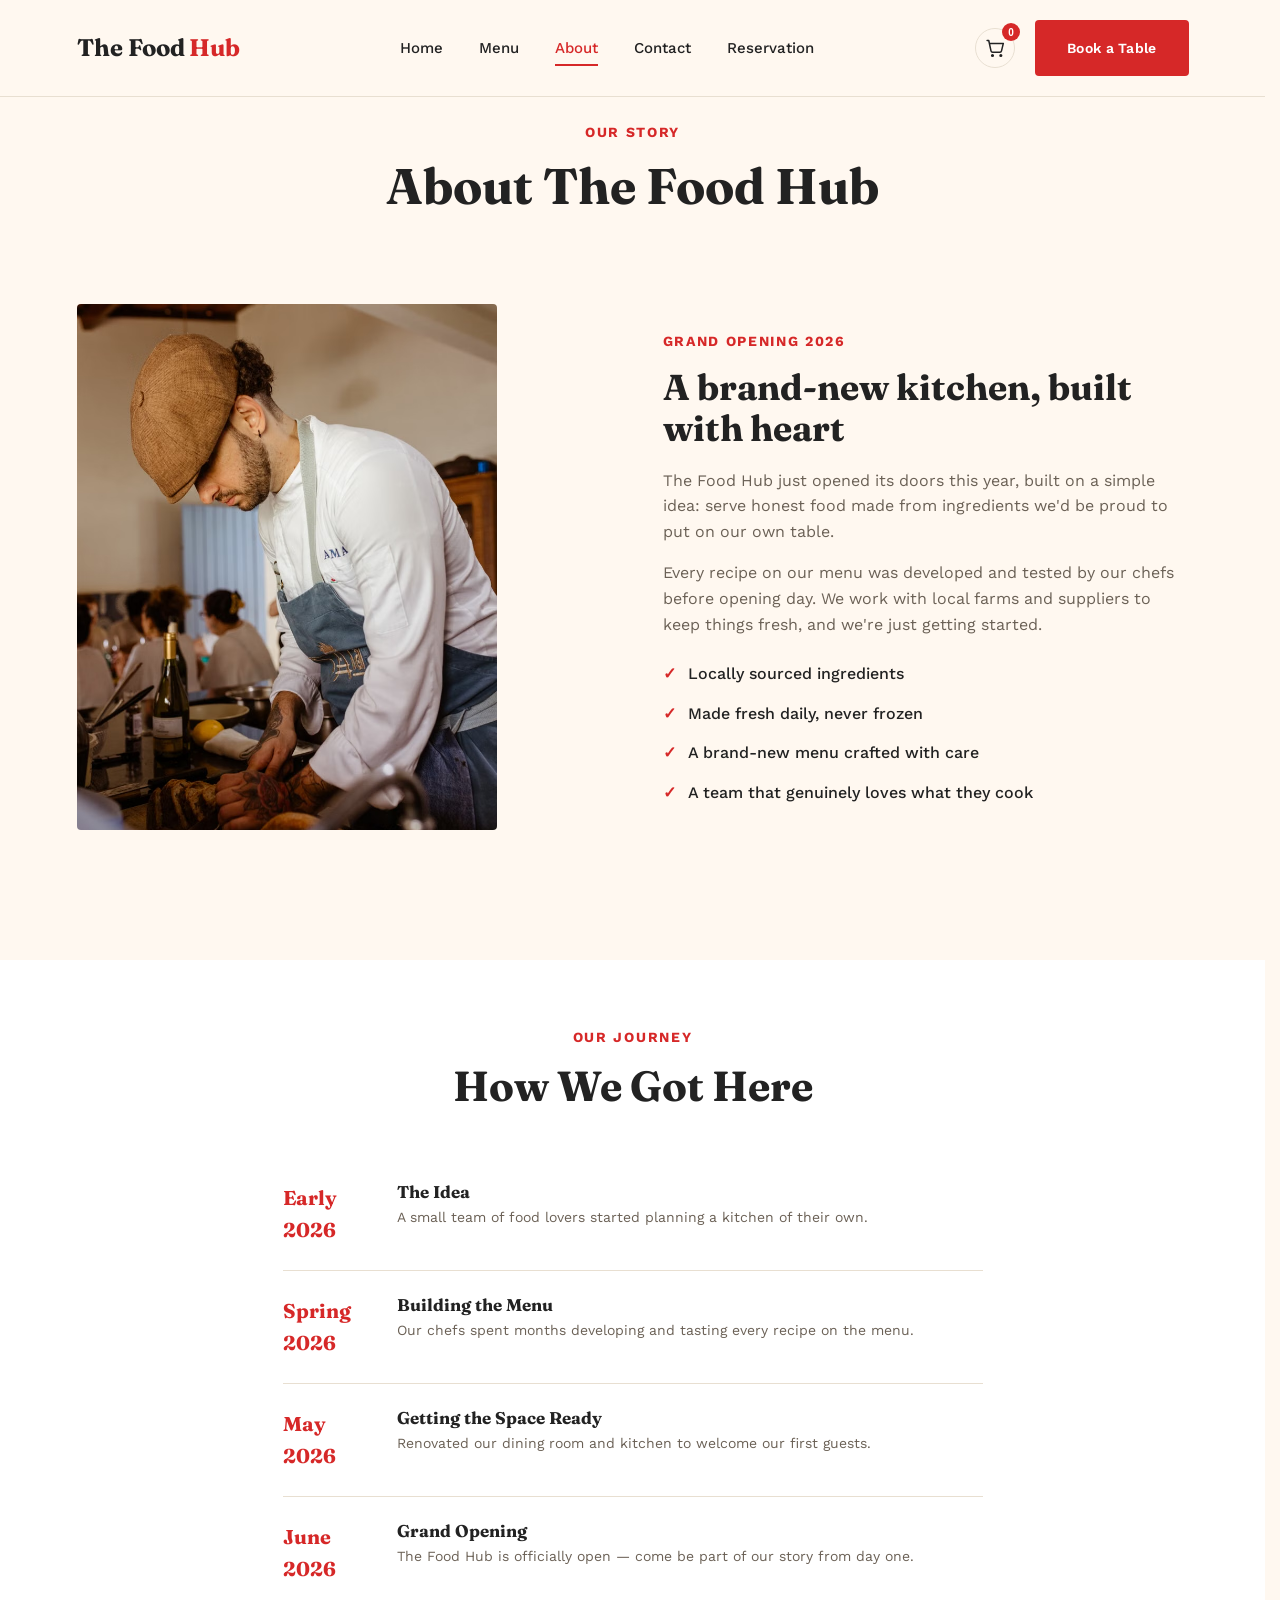
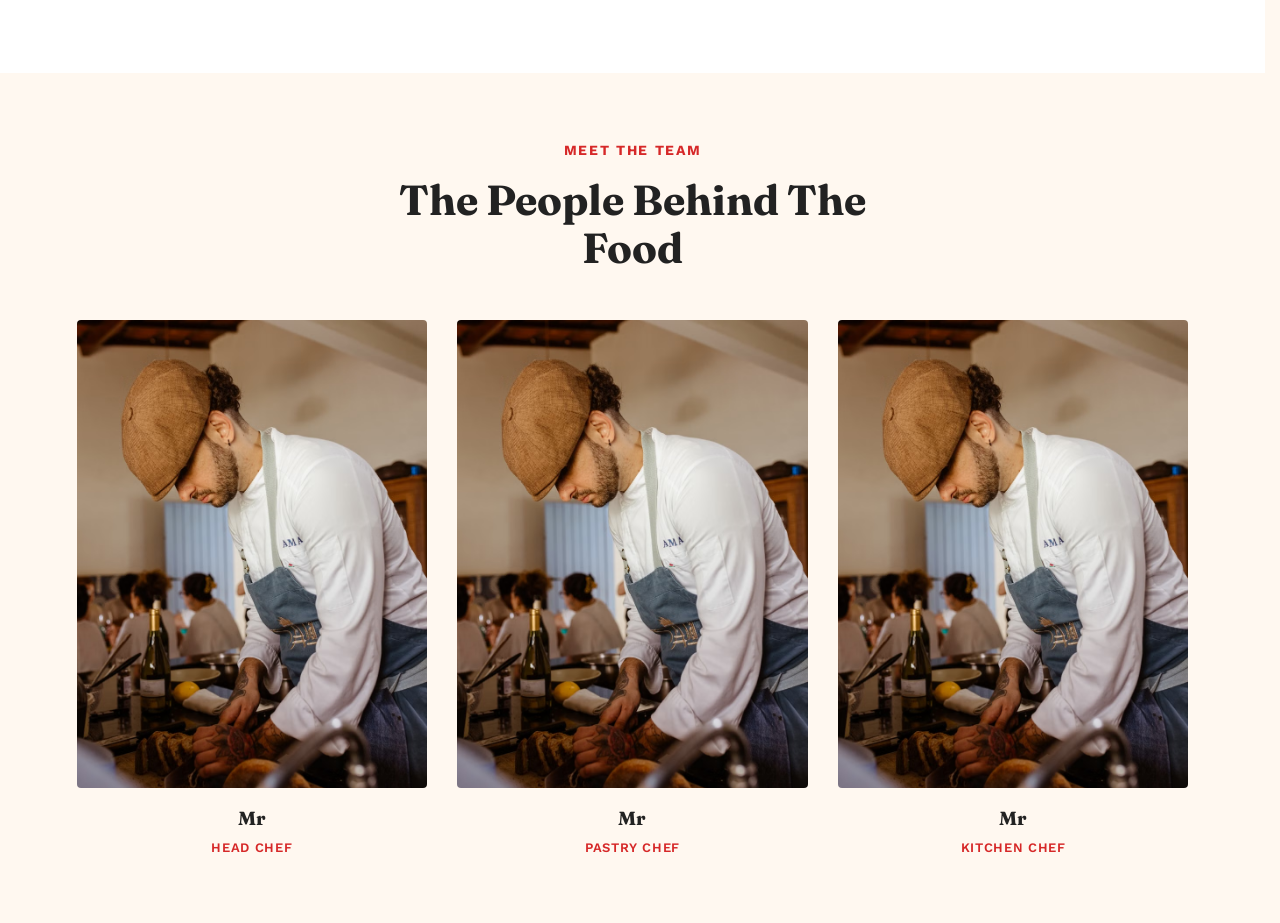
==== html/about.html @ 3704a396 "Add about, contact, menu, and reservation pages" ====
<!DOCTYPE html>
<html lang="en">
<head>
  <meta charset="UTF-8">
  <meta name="viewport" content="width=device-width, initial-scale=1.0">
  <title>About - TheFoodHub</title>
  <link rel="stylesheet" href="../css/style.css">
  <link rel="icon" href="../images/logo-website.png" type="image/png" sizes="32x32">
</head>
<body>

<header class="navbar">
  <div class="navbar-inner">
    <a href="../index.html" class="logo">The Food<span>Hub</span></a>
    <nav class="nav-links">
      <a href="../index.html">Home</a>
      <a href="menu.html">Menu</a>
      <a href="about.html" class="active">About</a>
      <a href="contact.html">Contact</a>
      <a href="reservation.html">Reservation</a>
    </nav>
    <div class="nav-actions">
      <button class="cart-btn" aria-label="View order">
        <svg width="20" height="20" viewBox="0 0 24 24" fill="none" stroke="currentColor" stroke-width="1.8" stroke-linecap="round" stroke-linejoin="round"><circle cx="9" cy="21" r="1"/><circle cx="19" cy="21" r="1"/><path d="M2.5 3h2l2.68 12.39a2 2 0 0 0 2 1.61h8.64a2 2 0 0 0 2-1.61L22 6.5H6"/></svg>
        <span class="cart-badge">0</span>
      </button>
      <a href="reservation.html" class="btn btn-primary">Book a Table</a>
      <button class="hamburger" aria-label="Menu"><span></span><span></span><span></span></button>
    </div>
  </div>
</header>

<section class="page-hero">
  <div class="container">
    <span class="eyebrow">Our Story</span>
    <h1>About The Food Hub</h1>
  </div>
</section>

<section>
  <div class="container about-split">
    <div class="about-img">
      <img src="../images/head-chef.png" alt="Chef preparing food in The Food Hub kitchen" class="dish-photo" onerror="this.style.display='none'; this.nextElementSibling.style.display='flex';">
      <div class="food-visual" style="display:none;"><span>🍽️</span></div>
    </div>
    <div class="about-copy">
      <span class="eyebrow">Grand Opening 2026</span>
      <h2>A brand-new kitchen, built with heart</h2>
      <p>The Food Hub just opened its doors this year, built on a simple idea: serve honest food made from ingredients we'd be proud to put on our own table.</p>
      <p>Every recipe on our menu was developed and tested by our chefs before opening day. We work with local farms and suppliers to keep things fresh, and we're just getting started.</p>
      <ul class="about-list">
        <li>Locally sourced ingredients</li>
        <li>Made fresh daily, never frozen</li>
        <li>A brand-new menu crafted with care</li>
        <li>A team that genuinely loves what they cook</li>
      </ul>
    </div>
  </div>
</section>

<section class="why">
  <div class="container">
    <div class="section-head">
      <span class="eyebrow">Our Journey</span>
      <h2>How We Got Here</h2>
    </div>
    <div class="timeline">

      <div class="timeline-item">
        <strong>Early 2026</strong>
        <div>
          <h4>The Idea</h4>
          <p>A small team of food lovers started planning a kitchen of their own.</p>
        </div>
      </div>

      <div class="timeline-item">
        <strong>Spring 2026</strong>
        <div>
          <h4>Building the Menu</h4>
          <p>Our chefs spent months developing and tasting every recipe on the menu.</p>
        </div>
      </div>

      <div class="timeline-item">
        <strong>May 2026</strong>
        <div>
          <h4>Getting the Space Ready</h4>
          <p>Renovated our dining room and kitchen to welcome our first guests.</p>
        </div>
      </div>

      <div class="timeline-item">
        <strong>June 2026</strong>
        <div>
          <h4>Grand Opening</h4>
          <p>The Food Hub is officially open — come be part of our story from day one.</p>
        </div>
      </div>

    </div>
  </div>
</section>

<section class="chefs">
  <div class="container">

    <div class="section-head">
      <span class="eyebrow">Meet The Team</span>
      <h2>The People Behind The Food</h2>
    </div>

    <div class="chef-grid">
      <div class="chef-card">
        <div class="chef-photo chef-photo--1"><img src="../images/head-chef.png" alt="John Miller, Head Chef" class="dish-photo" onerror="this.style.display='none'; this.nextElementSibling.style.display='flex';"><div class="food-visual" style="display:none;"><span>👨‍🍳</span></div></div>
        <h4>Mr</h4>
        <span>Head Chef</span>
      </div>

      <div class="chef-card">
        <div class="chef-photo chef-photo--2"><img src="../images/head-chef.png" alt="David Lee, Pastry Chef" class="dish-photo" onerror="this.style.display='none'; this.nextElementSibling.style.display='flex';"><div class="food-visual" style="display:none;"><span>🧁</span></div></div>
        <h4>Mr</h4>
        <span>Pastry Chef</span>
      </div>

      <div class="chef-card">
        <div class="chef-photo chef-photo--3"><img src="../images/head-chef.png" alt="Kitchen team preparing dough" class="dish-photo" onerror="this.style.display='none'; this.nextElementSibling.style.display='flex';"><div class="food-visual" style="display:none;"><span>👩‍🍳</span></div></div>
        <h4>Mr</h4>
        <span>Kitchen Chef</span>
      </div>
      
    </div>
  </div>
</section>
</body>
</html>
---- css/style.css ----
/* ============================================
   THE FOOD HUB — Main Stylesheet
   ============================================ */

@import url('https://fonts.googleapis.com/css2?family=Fraunces:ital,opsz,wght@0,9..144,400;0,9..144,600;0,9..144,700;0,9..144,900;1,9..144,500&family=Work+Sans:wght@400;500;600;700&display=swap');

:root {
  /* Color tokens */
  --primary: #D62828;
  --primary-dark: #A81E1E;
  --secondary: #F4A261;
  --dark: #222222;
  --bg: #FFF8F0;
  --white: #FFFFFF;
  --line: #E8DFD1;
  --text-muted: #6b6156;

  /* Type tokens */
  --font-display: 'Fraunces', serif;
  --font-body: 'Work Sans', sans-serif;

  /* Layout */
  --container: 1160px;
  --radius: 4px;
  --shadow: 0 10px 30px rgba(34, 20, 10, 0.08);
}

* { box-sizing: border-box; margin: 0; padding: 0; }

html {
  scroll-behavior: smooth;
  scrollbar-gutter: stable; /* keeps navbar/content width identical whether a page is tall (has a scrollbar) or short (doesn't) */
  overflow-y: scroll; /* fallback for browsers without scrollbar-gutter support */
  overflow-x: hidden; /* lives here, not on <body> — overflow on <body> breaks position:sticky for children like the navbar */
}

body {
  font-family: var(--font-body);
  background: var(--bg);
  color: var(--dark);
  line-height: 1.6;
}

img { max-width: 100%; display: block; }
a { text-decoration: none; color: inherit; }
ul { list-style: none; }

.container {
  max-width: var(--container);
  margin: 0 auto;
  padding: 0 24px;
}

h1, h2, h3, h4 {
  font-family: var(--font-display);
  font-weight: 700;
  line-height: 1.15;
}

.eyebrow {
  display: inline-flex;
  align-items: center;
  gap: 8px;
  font-family: var(--font-body);
  font-size: 14px;
  font-weight: 700;
  letter-spacing: 0.12em;
  text-transform: uppercase;
  color: var(--primary);
  margin-bottom: 14px;
}

.section-head {
  text-align: center;
  max-width: 560px;
  margin: 0 auto 48px;
}
.section-head h2 {
  font-size: clamp(28px, 4vw, 42px);
  margin-bottom: 12px;
}
.section-head p { color: var(--text-muted); font-size: 16px; }

section { padding: 64px 0; }
/* the sub-page hero already has its own bottom padding — don't stack another
   full section gap right under the title, or it creates a huge empty band */
.page-hero + section { padding-top: 0; }

.btn {
  display: inline-flex;
  align-items: center;
  gap: 8px;
  font-family: var(--font-body);
  font-weight: 600;
  font-size: 14px;
  letter-spacing: 0.02em;
  padding: 15px 30px;
  border-radius: var(--radius);
  border: 2px solid transparent;
  cursor: pointer;
  transition: all 0.25s ease;
}
.btn-primary {
  background: var(--primary);
  color: var(--white);
}
.btn-primary:hover { background: var(--primary-dark); transform: translateY(-2px); box-shadow: 0 8px 20px rgba(214,40,40,0.3); }
.btn-outline {
  background: transparent;
  border-color: var(--dark);
  color: var(--dark);
}
.btn-outline:hover { background: var(--dark); color: var(--white); }
.btn-block { width: 100%; justify-content: center; }

/* ============ NAVBAR ============ */
.navbar {
  position: sticky;
  top: 0;
  z-index: 999;
  background: rgba(255, 248, 240, 0.92);
  backdrop-filter: blur(8px);
  border-bottom: 1px solid var(--line);
  transition: box-shadow 0.3s ease, padding 0.3s ease;
}
.navbar.scrolled { box-shadow: 0 4px 20px rgba(0,0,0,0.06); }
.navbar-inner {
  display: flex;
  align-items: center;
  justify-content: space-between;
  padding: 20px 24px;
  max-width: var(--container);
  margin: 0 auto;
  transition: padding 0.3s ease;
}
.navbar.scrolled .navbar-inner { padding: 14px 24px; }

.logo {
  font-family: var(--font-display);
  font-weight: 700;
  font-size: 24px;
  display: flex;
  align-items: baseline;
  gap: 4px;
}
.logo span { color: var(--primary); }

.nav-links {
  display: flex;
  gap: 36px;
}
.nav-links a {
  font-size: 15px;
  font-weight: 500;
  position: relative;
  padding: 4px 0;
}
.nav-links a::after {
  content: "";
  position: absolute;
  left: 0; bottom: -2px;
  width: 0; height: 2px;
  background: var(--primary);
  transition: width 0.25s ease;
}
.nav-links a:hover::after,
.nav-links a.active::after { width: 100%; }
.nav-links a.active { color: var(--primary); }

.nav-actions { display: flex; align-items: center; gap: 20px; }

.cart-btn {
  position: relative;
  display: flex;
  align-items: center;
  justify-content: center;
  width: 40px;
  height: 40px;
  background: transparent;
  border: 1px solid var(--line);
  border-radius: 50%;
  cursor: pointer;
  color: var(--dark);
  transition: border-color 0.2s ease, color 0.2s ease;
}
.cart-btn svg { display: block; }
.cart-btn:hover { border-color: var(--primary); color: var(--primary); }
.cart-badge {
  position: absolute;
  top: -6px;
  right: -6px;
  background: var(--primary);
  color: var(--white);
  font-size: 10px;
  font-weight: 700;
  min-width: 18px;
  height: 18px;
  border-radius: 50%;
  display: flex;
  align-items: center;
  justify-content: center;
  padding: 0 4px;
}

/* ============ TOAST ============ */
.toast-stack {
  position: fixed;
  top: 90px;
  right: 24px;
  display: flex;
  flex-direction: column;
  gap: 10px;
  z-index: 1200;
}
.toast {
  background: var(--dark);
  color: var(--white);
  padding: 14px 20px;
  border-radius: var(--radius);
  font-size: 14px;
  font-weight: 500;
  box-shadow: var(--shadow);
  display: flex;
  align-items: center;
  gap: 10px;
  opacity: 0;
  transform: translateX(20px);
  transition: all 0.3s ease;
  max-width: 300px;
}
.toast.show { opacity: 1; transform: translateX(0); }
.toast strong { color: var(--secondary); }

/* ============ CART DRAWER ============ */
.cart-overlay {
  position: fixed;
  inset: 0;
  background: rgba(20, 14, 8, 0.45);
  z-index: 1300;
  opacity: 0;
  visibility: hidden;
  transition: opacity 0.3s ease;
}
.cart-overlay.open { opacity: 1; visibility: visible; }

.cart-drawer {
  position: fixed;
  top: 0;
  right: 0;
  height: 100%;
  width: 440px;
  max-width: 100%;
  background: var(--white);
  z-index: 1301;
  transform: translateX(100%);
  transition: transform 0.35s ease;
  display: flex;
  flex-direction: column;
  box-shadow: -12px 0 40px rgba(0,0,0,0.15);
}
.cart-drawer.open { transform: translateX(0); }

.cart-drawer-header {
  display: flex;
  align-items: center;
  justify-content: space-between;
  padding: 24px 28px;
  border-bottom: 1px solid var(--line);
  flex-shrink: 0;
}
.cart-drawer-header h3 {
  font-size: 22px;
}
.cart-close {
  background: none;
  border: none;
  font-size: 22px;
  cursor: pointer;
  color: var(--text-muted);
  line-height: 1;
  padding: 4px;
}
.cart-close:hover { color: var(--primary); }

.cart-drawer-body {
  flex: 1;
  overflow-y: auto;
  padding: 8px 28px;
}

.cart-empty {
  text-align: center;
  padding: 60px 20px;
  color: var(--text-muted);
}
.cart-empty span { display: flex; justify-content: center; margin-bottom: 14px; color: var(--text-muted); opacity: 0.5; }

.cart-item {
  display: flex;
  align-items: center;
  justify-content: space-between;
  gap: 14px;
  padding: 20px 0;
  border-bottom: 1px solid var(--line);
}
.cart-item-info h4 { font-size: 16px; margin-bottom: 4px; }
.cart-item-info span { font-size: 13px; color: var(--text-muted); }

.qty-control {
  display: flex;
  align-items: center;
  gap: 10px;
  flex-shrink: 0;
}
.qty-btn {
  width: 28px; height: 28px;
  border-radius: 50%;
  border: 1px solid var(--line);
  background: var(--white);
  cursor: pointer;
  font-size: 14px;
  display: flex;
  align-items: center;
  justify-content: center;
  transition: border-color 0.2s;
}
.qty-btn:hover { border-color: var(--primary); color: var(--primary); }
.qty-value { min-width: 18px; text-align: center; font-weight: 600; }

.remove-link {
  font-size: 13px;
  color: var(--primary);
  cursor: pointer;
  flex-shrink: 0;
  background: none;
  border: none;
  font-family: var(--font-body);
}
.remove-link:hover { text-decoration: underline; }

.cart-summary {
  padding: 20px 28px 4px;
  border-top: 1px solid var(--line);
  flex-shrink: 0;
}
.cart-summary-row {
  display: flex;
  justify-content: space-between;
  font-size: 14px;
  color: var(--text-muted);
  padding: 6px 0;
}
.cart-summary-row.total {
  font-size: 17px;
  font-weight: 700;
  color: var(--dark);
  padding-top: 12px;
  border-top: 1px solid var(--line);
  margin-top: 6px;
}

.cart-drawer-footer {
  padding: 20px 28px 28px;
  flex-shrink: 0;
}

/* ---- Invoice view ---- */
.invoice-box {
  border: 1px solid var(--line);
  border-radius: var(--radius);
  padding: 24px;
  margin: 20px 28px 0;
}
.invoice-row {
  display: flex;
  justify-content: space-between;
  font-size: 14px;
  padding: 5px 0;
}
.invoice-row.head { font-weight: 700; }
.invoice-divider { border-top: 1px dashed var(--line); margin: 12px 0; }
.invoice-actions { padding: 24px 28px 28px; display: flex; flex-direction: column; gap: 12px; }

/* ---- Confirmation view ---- */
.order-confirm {
  text-align: center;
  padding: 60px 28px;
}
.confirm-icon {
  width: 68px; height: 68px;
  border-radius: 50%;
  background: #2e7d32;
  color: var(--white);
  font-size: 30px;
  display: flex;
  align-items: center;
  justify-content: center;
  margin: 0 auto 22px;
}
.order-confirm h3 { font-size: 24px; margin-bottom: 10px; }
.order-confirm p { color: var(--text-muted); font-size: 15px; }

.hamburger {
  display: none;
  flex-direction: column;
  gap: 5px;
  cursor: pointer;
  background: none;
  border: none;
}
.hamburger span { width: 24px; height: 2px; background: var(--dark); transition: 0.3s; }

/* ============ HERO ============ */
.hero {
  position: relative;
  padding: 90px 0 60px;
  overflow: hidden;
}
.hero-grid {
  display: grid;
  grid-template-columns: 1.1fr 1fr;
  gap: 40px;
  align-items: center;
}
.hero-eyebrow { color: var(--primary); font-weight: 600; letter-spacing: 0.1em; text-transform: uppercase; font-size: 13px; margin-bottom: 18px; display:block;}
.hero h1 {
  font-size: clamp(38px, 5.5vw, 64px);
  margin-bottom: 20px;
}
.hero h1 em {
  font-style: italic;
  color: var(--primary);
}
.hero-typewriter { min-height: 1.15em; will-change: contents; }
.typewriter-cursor {
  display: inline-block;
  margin-left: 2px;
  color: var(--primary);
  animation: typewriter-blink 0.8s step-end infinite;
}
@keyframes typewriter-blink {
  0%, 100% { opacity: 1; }
  50% { opacity: 0; }
}
.hero p {
  font-size: 17px;
  color: var(--text-muted);
  max-width: 440px;
  margin-bottom: 32px;
}
.hero-actions { display: flex; gap: 16px; flex-wrap: wrap; }

.hero-visual {
  position: relative;
  aspect-ratio: 1/1;
  display: flex;
  align-items: center;
  justify-content: center;
}
.hero-plate {
  width: 88%;
  aspect-ratio: 1/1;
  border-radius: 50%;
  background: var(--white);
  box-shadow: var(--shadow);
  display: flex;
  align-items: center;
  justify-content: center;
  position: relative;
}
.hero-plate .food-visual {
  width: 92%;
  height: 92%;
  border-radius: 50%;
}
.hero-plate .dish-photo {
  width: 92%;
  height: 92%;
  border-radius: 50%;
  object-fit: cover;
}
.hero-plate .food-visual span { font-size: 130px; }
.hero-ring {
  position: absolute;
  inset: -14px;
  border: 2px dashed rgba(214,40,40,0.25);
  border-radius: 50%;
}

.hero-stats {
  display: flex;
  flex-wrap: wrap;
  gap: 24px 36px;
  margin-top: 40px;
  padding-top: 28px;
  border-top: 1px solid var(--line);
}
.hero-stats div strong {
  display: block;
  font-family: var(--font-display);
  font-size: 26px;
  color: var(--primary);
}
.hero-stats div span { font-size: 13px; color: var(--text-muted); }
.stat-star { color: var(--secondary); vertical-align: -3px; }

/* ============ CATEGORIES ============ */
.categories { background: var(--white); }
.cat-grid {
  display: grid;
  grid-template-columns: repeat(4, 1fr);
  gap: 20px;
}
.cat-card {
  text-align: center;
  padding: 28px 12px;
  border: 1px solid var(--line);
  border-radius: var(--radius);
  cursor: pointer;
  transition: all 0.25s ease;
}
.cat-card:hover {
  border-color: var(--primary);
  background: var(--bg);
  transform: translateY(-4px);
}
.cat-icon { font-size: 34px; margin-bottom: 12px; }
.cat-card span { font-weight: 600; font-size: 14px; }

/* ============ MENU FILTER + CARDS ============ */
.filter-bar {
  display: flex;
  justify-content: center;
  gap: 10px;
  flex-wrap: wrap;
  margin-bottom: 44px;
}
.filter-btn {
  padding: 10px 22px;
  border: 1px solid var(--line);
  background: transparent;
  border-radius: 30px;
  font-family: var(--font-body);
  font-weight: 600;
  font-size: 14px;
  cursor: pointer;
  transition: all 0.2s ease;
}
.filter-btn:hover { border-color: var(--primary); }
.filter-btn.active { background: var(--primary); color: var(--white); border-color: var(--primary); }

.menu-grid {
  display: grid;
  grid-template-columns: repeat(3, 1fr);
  gap: 28px;
}
.menu-card {
  background: var(--white);
  border-radius: var(--radius);
  overflow: hidden;
  box-shadow: var(--shadow);
  transition: transform 0.3s ease;
}
.menu-card:hover { transform: translateY(-6px); }
.menu-img { position: relative; aspect-ratio: 4/3; overflow: hidden; background: var(--secondary); }
.menu-card:hover .menu-img .food-visual span { transform: scale(1.12) rotate(-4deg); }
.dish-photo {
  width: 100%;
  height: 100%;
  object-fit: cover;
  display: block;
  transition: transform 0.4s ease;
}
.menu-card:hover .dish-photo { transform: scale(1.08); }
.menu-tag {
  position: absolute;
  top: 12px; left: 12px;
  background: var(--dark);
  color: var(--white);
  font-size: 11px;
  font-weight: 600;
  text-transform: uppercase;
  letter-spacing: 0.05em;
  padding: 5px 10px;
  border-radius: 30px;
}

/* ============ FOOD VISUAL — illustrated placeholders (no external images) ============ */
.food-visual {
  width: 100%;
  height: 100%;
  display: flex;
  align-items: center;
  justify-content: center;
  position: relative;
  overflow: hidden;
}
.food-visual::before {
  content: "";
  position: absolute;
  inset: 0;
  background-image: radial-gradient(rgba(255,255,255,0.35) 1.5px, transparent 1.5px);
  background-size: 18px 18px;
  opacity: 0.5;
}
.food-visual span {
  position: relative;
  font-size: 62px;
  line-height: 1;
  filter: drop-shadow(0 10px 18px rgba(0,0,0,0.18));
  transition: transform 0.4s ease;
}
.food-visual--pizza  { background: radial-gradient(circle at 32% 28%, #ffb37a 0%, var(--primary) 75%); }
.food-visual--burger { background: radial-gradient(circle at 32% 28%, #ffd9a0 0%, #a85c1f 75%); }
.food-visual--pasta  { background: radial-gradient(circle at 32% 28%, #fff1c4 0%, #e0982e 75%); }
.food-visual--drink  { background: radial-gradient(circle at 32% 28%, #b9f3e4 0%, #1f8a75 75%); }
.food-visual--dessert{ background: radial-gradient(circle at 32% 28%, #ffc2d1 0%, #c23662 75%); }
.food-visual .drink-icon {
  position: relative;
  filter: drop-shadow(0 10px 18px rgba(0,0,0,0.18));
  transition: transform 0.4s ease;
}
.menu-card:hover .menu-img .food-visual .drink-icon { transform: scale(1.12) rotate(-4deg); }
.menu-body { padding: 22px; }
.menu-body-top { display: flex; justify-content: space-between; align-items: flex-start; margin-bottom: 8px; }
.menu-body h4 { font-size: 19px; }
.menu-price { font-family: var(--font-display); color: var(--primary); font-size: 19px; font-weight: 700; }
.menu-body p { color: var(--text-muted); font-size: 14px; margin-bottom: 14px; }
.menu-rating { color: var(--secondary); font-size: 13px; margin-bottom: 16px; }
.menu-rating span { color: var(--text-muted); margin-left: 4px; }

/* ============ WHY CHOOSE US ============ */
.why { background: var(--white); }
.why-grid {
  display: grid;
  grid-template-columns: repeat(4, 1fr);
  gap: 30px;
}
.why-card { text-align: center; padding: 20px; }
.why-icon {
  width: 70px; height: 70px;
  border-radius: 50%;
  background: var(--bg);
  display: flex; align-items: center; justify-content: center;
  font-size: 30px;
  margin: 0 auto 20px;
  border: 1px solid var(--line);
}
.why-card h4 { font-size: 17px; margin-bottom: 8px; }
.why-card p { color: var(--text-muted); font-size: 14px; }

/* ============ CHEFS ============ */
.chef-grid {
  display: grid;
  grid-template-columns: repeat(3, 1fr);
  gap: 30px;
}
.chef-card { text-align: center; }
.chef-photo {
  aspect-ratio: 3/4;
  border-radius: var(--radius);
  overflow: hidden;
  margin-bottom: 20px;
  position: relative;
}
.chef-photo .food-visual span { font-size: 92px; }
.chef-photo--1 .food-visual { background: radial-gradient(circle at 32% 26%, #ffd9a0 0%, #7a4a22 75%); }
.chef-photo--2 .food-visual { background: radial-gradient(circle at 32% 26%, #ffc2d1 0%, #8a2b45 75%); }
.chef-photo--3 .food-visual { background: radial-gradient(circle at 32% 26%, #b9e3ff 0%, #2b5a8a 75%); }
.chef-card h4 { font-size: 19px; margin-bottom: 4px; }
.chef-card span { color: var(--primary); font-size: 13px; font-weight: 600; text-transform: uppercase; letter-spacing: 0.05em; }

/* ============ REVIEWS ============ */
.reviews { background: var(--dark); color: var(--white); }
.reviews .section-head p { color: #b8b0a5; }
.reviews .eyebrow { color: var(--secondary); }
.review-track-outer { overflow: hidden; }
.review-track {
  display: flex;
  gap: 24px;
  width: max-content;
  animation: reviews-marquee 38s linear infinite;
}
.review-track:hover { animation-play-state: paused; }
@keyframes reviews-marquee {
  from { transform: translateX(0); }
  to { transform: translateX(-50%); }
}
.review-card {
  scroll-snap-align: start;
  min-width: 340px;
  background: #2c2c2c;
  border-radius: var(--radius);
  padding: 30px;
  border: 1px solid #3a3a3a;
}
.review-stars { color: var(--secondary); margin-bottom: 16px; font-size: 14px; }
.review-card p { font-size: 15px; color: #d8d2c8; margin-bottom: 20px; font-style: italic; }
.review-author { display: flex; align-items: center; gap: 12px; }
.review-avatar {
  width: 42px; height: 42px;
  border-radius: 50%;
  background: var(--primary);
  display: flex; align-items: center; justify-content: center;
  font-family: var(--font-display);
  font-weight: 700;
}
.review-author strong { display: block; font-size: 14px; }
.review-author span { font-size: 12px; color: #a19a8f; }
.review-dots { display: flex; justify-content: center; gap: 8px; margin-top: 24px; }
.review-dots span { width: 8px; height: 8px; border-radius: 50%; background: #4a4a4a; cursor: pointer; }
.review-dots span.active { background: var(--secondary); }

/* ============ RESERVATION CTA (home teaser) ============ */
.cta-strip {
  background: var(--primary);
  color: var(--white);
  padding: 60px 0;
}
.cta-strip .container {
  display: flex;
  align-items: center;
  justify-content: space-between;
  flex-wrap: wrap;
  gap: 24px;
}
.cta-strip h3 { font-size: 28px; }
.cta-strip p { color: #ffe1e1; margin-top: 6px; }
.cta-strip .btn-outline { border-color: var(--white); color: var(--white); }
.cta-strip .btn-outline:hover { background: var(--white); color: var(--primary); }

/* ============ FORMS (Reservation / Contact) ============ */
.form-card {
  background: var(--white);
  border-radius: var(--radius);
  box-shadow: var(--shadow);
  padding: 44px;
}
.form-row { display: grid; grid-template-columns: 1fr 1fr; gap: 20px; margin-bottom: 0px; }
.form-group { margin-bottom: 5px; display: flex; flex-direction: column; gap: 8px; }
.form-group label { font-size: 13px; font-weight: 600; letter-spacing: 0.02em; }
.form-group input,
.form-group select,
.form-group textarea {
  padding: 13px 16px;
  border: 1px solid var(--line);
  border-radius: var(--radius);
  font-family: var(--font-body);
  font-size: 15px;
  background: var(--bg);
  transition: border-color 0.2s ease;
}
.form-group input:focus,
.form-group select:focus,
.form-group textarea:focus {
  outline: none;
  border-color: var(--primary);
}
.form-error {
  font-size: 12px;
  color: var(--primary);
  min-height: 16px;
  display: block;
}
.form-group.invalid input,
.form-group.invalid select,
.form-group.invalid textarea { border-color: var(--primary); }

/* ============ CONTACT INFO CARDS ============ */
.contact-grid {
  display: grid;
  grid-template-columns: 1fr 1fr;
  gap: 50px;
  align-items: start;
}
.info-list { display: flex; flex-direction: column; gap: 24px; margin-bottom: 30px; }
.info-item { display: flex; gap: 18px; align-items: flex-start; }
.info-icon {
  width: 48px; height: 48px;
  border-radius: 50%;
  background: var(--bg);
  border: 1px solid var(--line);
  display: flex; align-items: center; justify-content: center;
  font-size: 20px;
  flex-shrink: 0;
}
.info-item h4 { font-size: 15px; margin-bottom: 4px; }
.info-item p { color: var(--text-muted); font-size: 14px; }
.map-frame {
  width: 100%;
  aspect-ratio: 23.6/10;
  border-radius: var(--radius);
  overflow: hidden;
  border: 1px solid var(--line);
}
.map-frame iframe { width: 100%; height: 100%; border: 0; }

/* ============ ABOUT PAGE ============ */
.page-hero {
  padding: 22px 0 22px;
  text-align: center;
}
.page-hero .eyebrow { justify-content: center; }
.page-hero h1 { font-size: clamp(32px, 5vw, 50px); margin-bottom: 1px; }
.page-hero p { color: var(--text-muted); max-width: 480px; margin: 0 auto; }

.about-split {
  display: grid;
  grid-template-columns: 1fr 1fr;
  gap: 60px;
  align-items: center;
}
.about-img {
  aspect-ratio: 4/5;
  border-radius: var(--radius);
  overflow: hidden;
  position: relative;
  height: 80%;
}
.about-img .food-visual { background: radial-gradient(circle at 32% 26%, #ffe1b8 0%, #8a3a1f 75%); }
.about-img .food-visual span { font-size: 110px; }
.about-copy h2 { font-size: clamp(26px, 3.5vw, 36px); margin-bottom: 18px; }
.about-copy p { color: var(--text-muted); margin-bottom: 16px; }
.about-list { margin-top: 24px; display: flex; flex-direction: column; gap: 14px; }
.about-list li { display: flex; gap: 12px; align-items: center; font-weight: 500; }
.about-list li::before { content: "✓"; color: var(--primary); font-weight: 700; }

.timeline { max-width: 700px; margin: 0 auto; }
.timeline-item {
  display: grid;
  grid-template-columns: 90px 1fr;
  gap: 24px;
  padding: 24px 0;
  border-bottom: 1px solid var(--line);
}
.timeline-item:last-child { border-bottom: none; }
.timeline-item strong { font-family: var(--font-display); color: var(--primary); font-size: 20px; }
.timeline-item h4 { font-size: 17px; margin-bottom: 4px; }
.timeline-item p { color: var(--text-muted); font-size: 14px; }

/* ============ FOOTER ============ */
.footer { background: var(--dark); color: #cfc8bd; padding: 70px 0 0; }
.footer-grid {
  display: grid;
  grid-template-columns: 1.4fr 1fr 1fr 1.2fr;
  gap: 40px;
  padding-bottom: 50px;
  border-bottom: 1px solid #3a3a3a;
}
.footer-brand .logo { color: var(--white); margin-bottom: 14px; }
.footer-brand p { font-size: 14px; line-height: 1.7; max-width: 280px; }
.footer h5 {
  color: var(--white);
  font-family: var(--font-body);
  font-size: 14px;
  text-transform: uppercase;
  letter-spacing: 0.08em;
  margin-bottom: 20px;
}
.footer-links { display: flex; flex-direction: column; gap: 12px; }
.footer-links a { font-size: 14px; transition: color 0.2s; }
.footer-links a:hover { color: var(--secondary); }
.footer-social { display: flex; gap: 12px; margin-top: 18px; }
.footer-social a {
  width: 38px; height: 38px;
  border: 1px solid #3a3a3a;
  border-radius: 50%;
  display: flex; align-items: center; justify-content: center;
  color: #cfc8bd;
  transition: all 0.2s;
}
.footer-social a svg { display: block; }
.footer-social a:hover { background: var(--primary); border-color: var(--primary); color: var(--white); }
.footer-bottom {
  justify-content: space-between;
  padding: 24px 0;
  font-size: 13px;
  color: #8a8377;
  flex-wrap: wrap;
  gap: 10px;
  text-align: center;
}

/* ============ SCROLL TO TOP ============ */
.scroll-top {
  position: fixed;
  bottom: 28px;
  right: 28px;
  width: 46px;
  height: 46px;
  border-radius: 50%;
  background: var(--primary);
  color: var(--white);
  border: none;
  font-size: 18px;
  cursor: pointer;
  display: flex;
  align-items: center;
  justify-content: center;
  box-shadow: var(--shadow);
  opacity: 0;
  visibility: hidden;
  transform: translateY(10px);
  transition: all 0.3s ease;
  z-index: 998;
}
.scroll-top.show { opacity: 1; visibility: visible; transform: translateY(0); }

/* ============ RESPONSIVE ============ */
@media (max-width: 991px) {
  .hero-grid { grid-template-columns: 1fr; }
  .hero-visual { max-width: 380px; margin: 0 auto; }
  .cat-grid { grid-template-columns: repeat(4, 1fr); }
  .menu-grid { grid-template-columns: repeat(2, 1fr); }
  .why-grid { grid-template-columns: repeat(2, 1fr); }
  .chef-grid { grid-template-columns: repeat(3, 1fr); gap: 18px; }
  .contact-grid { grid-template-columns: 1fr; }
  .about-split { grid-template-columns: 1fr; }
  .footer-grid { grid-template-columns: 1fr 1fr; }
}

@media (max-width: 768px) {
  .nav-links { display: none; }
  .hamburger { display: flex; }
  .nav-links.mobile-open {
    display: flex;
    position: absolute;
    top: 100%; left: 0; right: 0;
    background: var(--white);
    flex-direction: column;
    padding: 20px 24px;
    gap: 18px;
    border-bottom: 1px solid var(--line);
    box-shadow: var(--shadow);
  }
  .menu-grid { grid-template-columns: 1fr; }
  .chef-grid { grid-template-columns: 1fr; max-width: 320px; margin: 0 auto; }
  .why-grid { grid-template-columns: 1fr; }
  .cat-grid { grid-template-columns: repeat(2, 1fr); gap: 14px; }
  .form-row { grid-template-columns: 1fr; }
  .footer-grid { grid-template-columns: 1fr; }
  .cta-strip .container { flex-direction: column; text-align: center; }
  section { padding: 60px 0; }
}

/* ---- Small phones (narrow widths, e.g. 320–480px) ---- */
@media (max-width: 480px) {
  .container { padding: 0 16px; }
  .navbar-inner { padding: 16px; }
  .navbar.scrolled .navbar-inner { padding: 12px 16px; }
  .logo { font-size: 20px; }

  /* Keep the mobile navbar to logo + cart + hamburger only —
     the "Book a Table" text button duplicates the Reservation
     link already available in the mobile menu and the hero. */
  .nav-actions { gap: 12px; }
  .nav-actions > .btn-primary { display: none; }

  .hero { padding: 48px 0 36px; }
  .hero p { font-size: 15px; margin-bottom: 24px; }
  .hero-actions { gap: 12px; }
  .hero-actions .btn { flex: 1 1 auto; justify-content: center; }
  .hero-stats { gap: 16px 24px; margin-top: 28px; padding-top: 20px; }
  .hero-stats div strong { font-size: 22px; }

  .cat-grid { grid-template-columns: repeat(2, 1fr); gap: 12px; }
  .cat-card { padding: 20px 10px; }

  .filter-bar { gap: 8px; }
  .filter-btn { padding: 8px 16px; font-size: 13px; }

  .menu-body { padding: 16px; }
  .menu-body h4 { font-size: 17px; }

  .review-card { min-width: 260px; padding: 22px; }

  .form-card { padding: 24px 18px; }

  .timeline-item { grid-template-columns: 60px 1fr; gap: 14px; }
  .timeline-item strong { font-size: 16px; }

  .footer-brand p { max-width: 100%; }
  .cta-strip h3 { font-size: 22px; }

  .toast-stack { left: 16px; right: 16px; top: 76px; }
  .toast { max-width: 100%; }
}
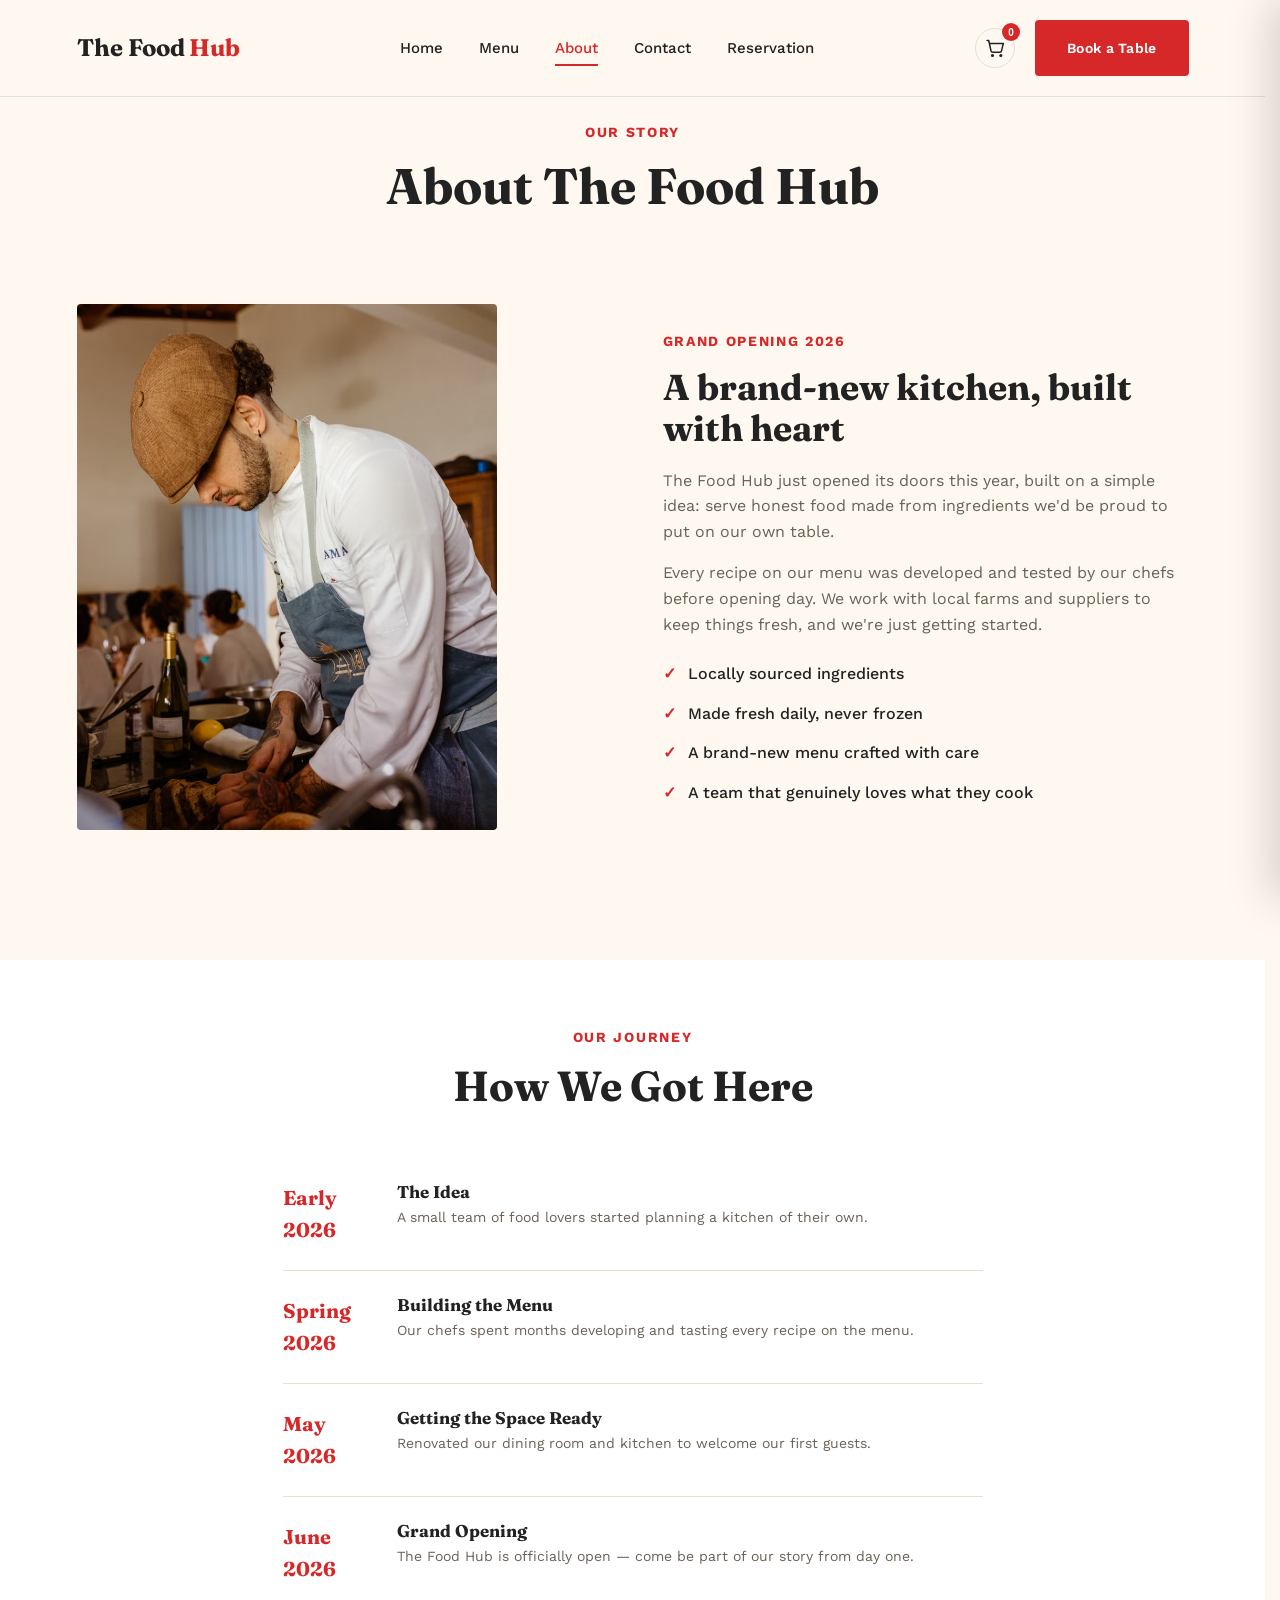
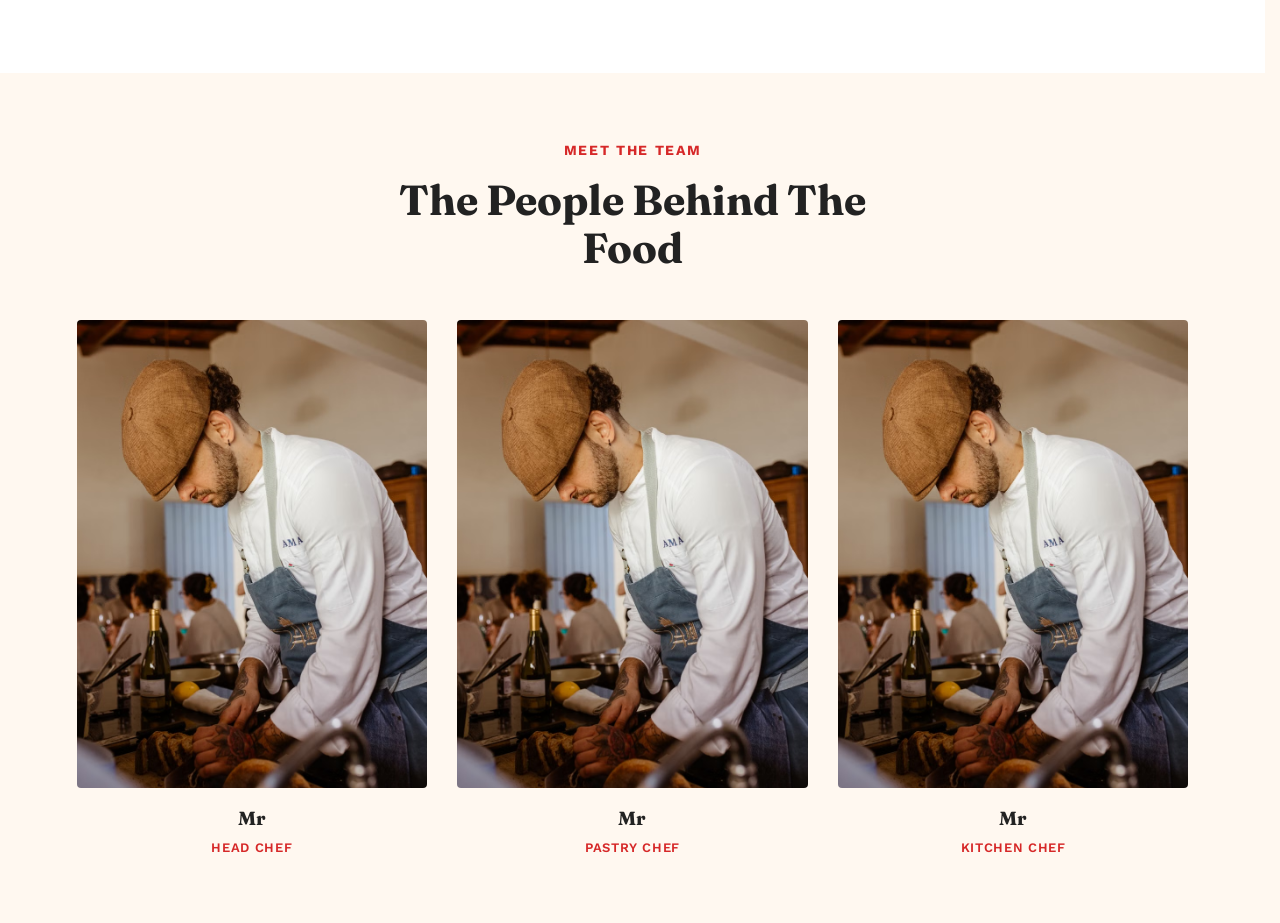
==== commit 2287522b: "Update html pages: about, contact, menu, reservation" ====
--- a/html/about.html
+++ b/html/about.html
@@ -132,5 +132,10 @@
     </div>
   </div>
 </section>
+
+<button class="scroll-top" aria-label="Scroll to top">↑</button>
+
+<script src="../js/script.js"></script>
+<script src="../js/cart.js"></script>
 </body>
 </html>
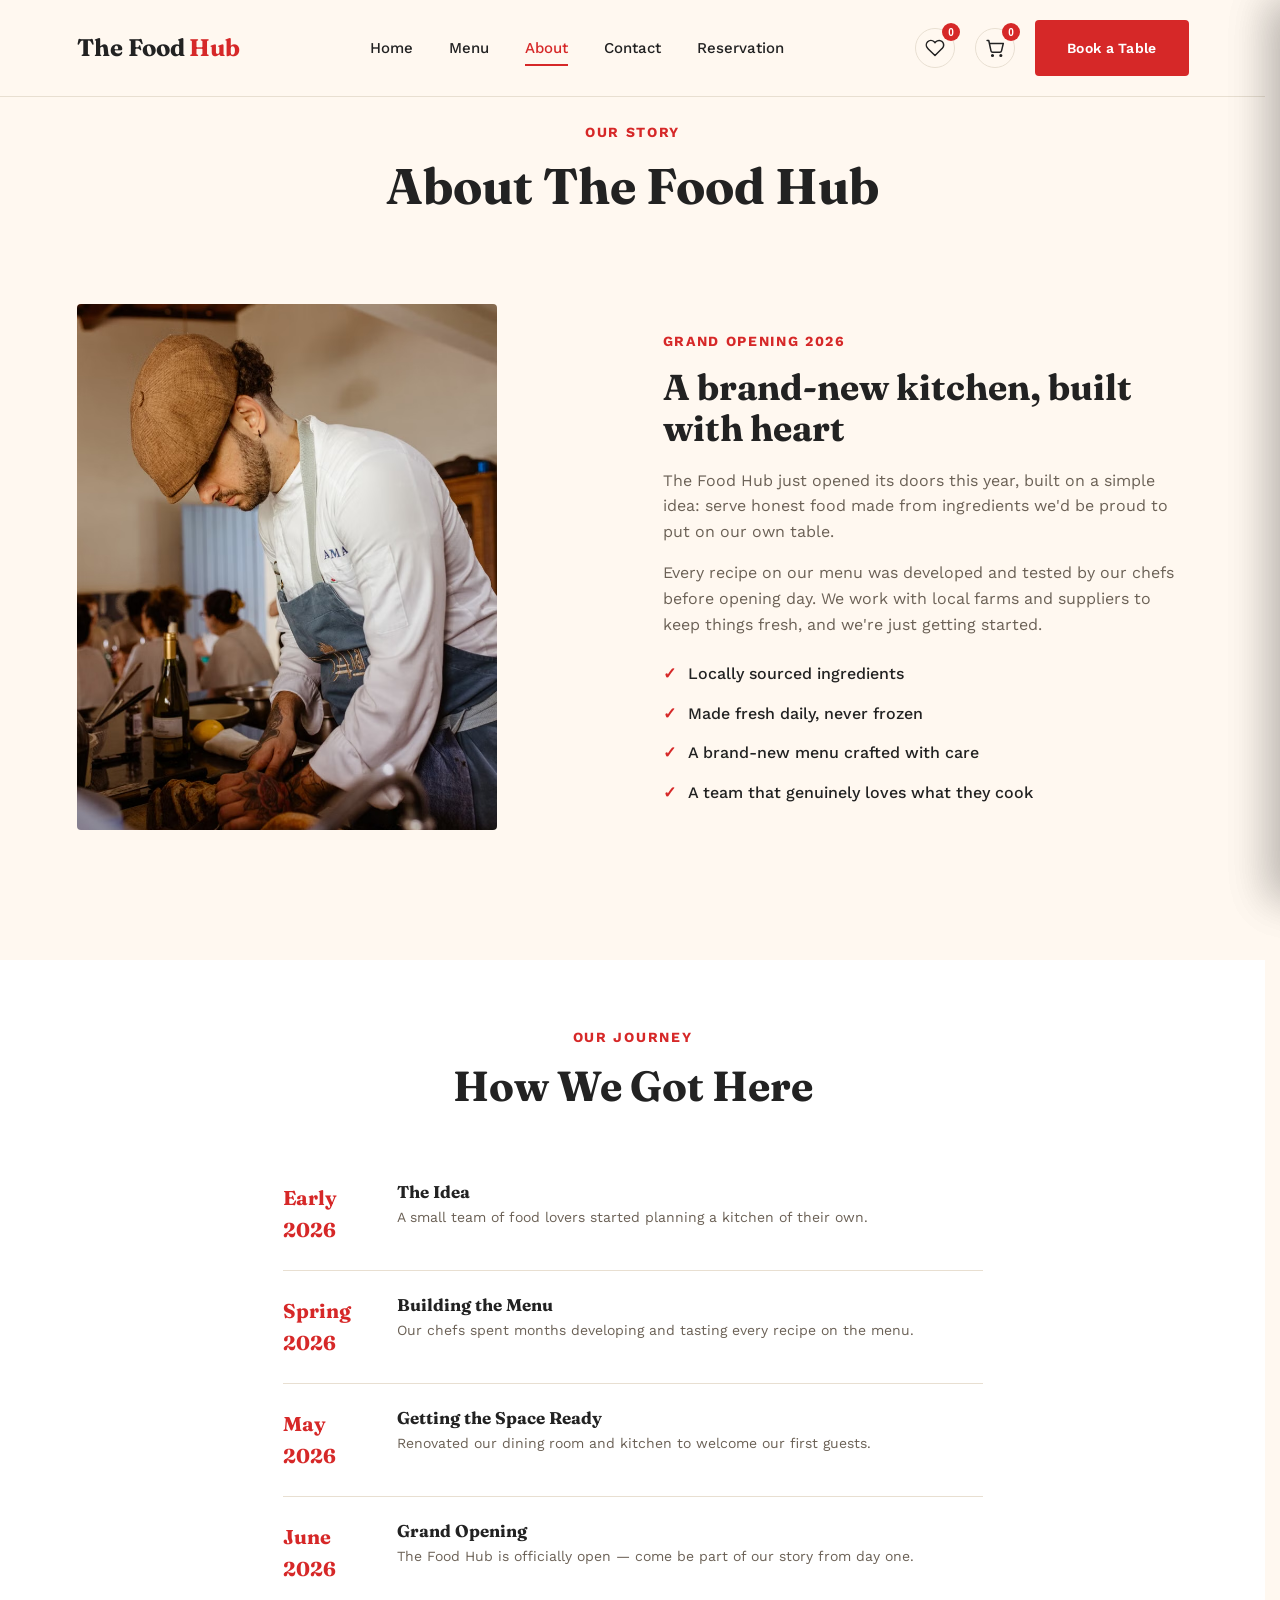
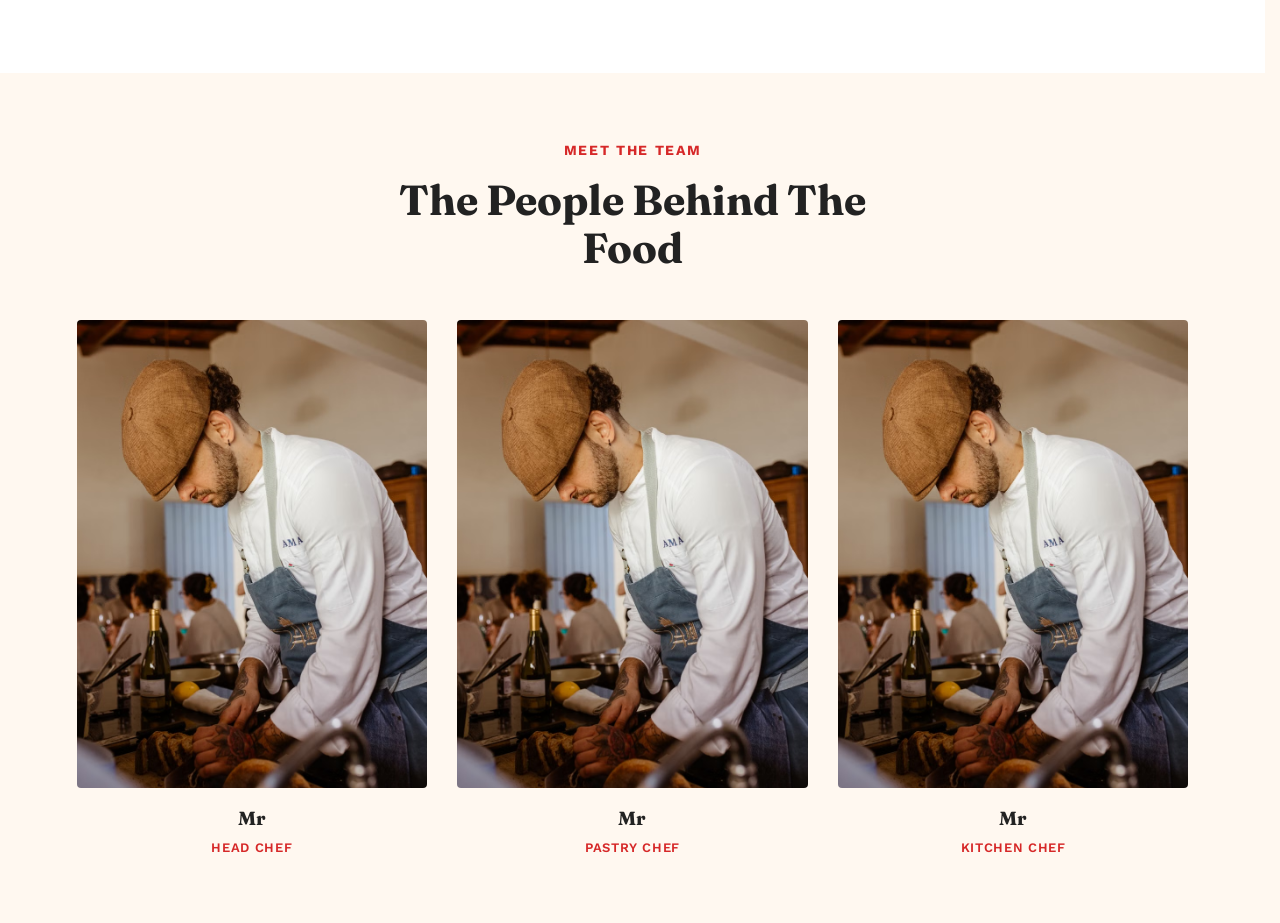
==== commit 1e03b968: "Wire up wishlist on all pages" ====
--- a/html/about.html
+++ b/html/about.html
@@ -20,6 +20,10 @@
       <a href="reservation.html">Reservation</a>
     </nav>
     <div class="nav-actions">
+      <button class="wishlist-nav-btn" aria-label="View wishlist">
+        <svg width="20" height="20" viewBox="0 0 24 24" fill="none" stroke="currentColor" stroke-width="1.8" stroke-linecap="round" stroke-linejoin="round"><path d="M20.8 4.6a5.5 5.5 0 0 0-7.8 0L12 5.6l-1-1a5.5 5.5 0 0 0-7.8 7.8l1 1L12 21l7.8-7.8 1-1a5.5 5.5 0 0 0 0-7.8z"/></svg>
+        <span class="wishlist-badge">0</span>
+      </button>
       <button class="cart-btn" aria-label="View order">
         <svg width="20" height="20" viewBox="0 0 24 24" fill="none" stroke="currentColor" stroke-width="1.8" stroke-linecap="round" stroke-linejoin="round"><circle cx="9" cy="21" r="1"/><circle cx="19" cy="21" r="1"/><path d="M2.5 3h2l2.68 12.39a2 2 0 0 0 2 1.61h8.64a2 2 0 0 0 2-1.61L22 6.5H6"/></svg>
         <span class="cart-badge">0</span>
@@ -137,5 +141,7 @@
 
 <script src="../js/script.js"></script>
 <script src="../js/cart.js"></script>
+<script src="../js/wishlist.js"></script>
+
 </body>
 </html>
--- a/css/style.css
+++ b/css/style.css
@@ -75,11 +75,16 @@
   max-width: 560px;
   margin: 0 auto 48px;
 }
+
 .section-head h2 {
   font-size: clamp(28px, 4vw, 42px);
   margin-bottom: 12px;
 }
-.section-head p { color: var(--text-muted); font-size: 16px; }
+
+.section-head p { 
+  color: var(--text-muted); 
+  font-size: 16px; 
+}
 
 section { padding: 64px 0; }
 /* the sub-page hero already has its own bottom padding — don't stack another
@@ -100,16 +105,24 @@
   cursor: pointer;
   transition: all 0.25s ease;
 }
+
 .btn-primary {
   background: var(--primary);
   color: var(--white);
 }
-.btn-primary:hover { background: var(--primary-dark); transform: translateY(-2px); box-shadow: 0 8px 20px rgba(214,40,40,0.3); }
+
+.btn-primary:hover { 
+  background: var(--primary-dark); 
+  transform: translateY(-2px); 
+  box-shadow: 0 8px 20px rgba(214,40,40,0.3); 
+}
+
 .btn-outline {
   background: transparent;
   border-color: var(--dark);
   color: var(--dark);
 }
+
 .btn-outline:hover { background: var(--dark); color: var(--white); }
 .btn-block { width: 100%; justify-content: center; }
 
@@ -123,7 +136,9 @@
   border-bottom: 1px solid var(--line);
   transition: box-shadow 0.3s ease, padding 0.3s ease;
 }
+
 .navbar.scrolled { box-shadow: 0 4px 20px rgba(0,0,0,0.06); }
+
 .navbar-inner {
   display: flex;
   align-items: center;
@@ -133,6 +148,7 @@
   margin: 0 auto;
   transition: padding 0.3s ease;
 }
+
 .navbar.scrolled .navbar-inner { padding: 14px 24px; }
 
 .logo {
@@ -143,18 +159,21 @@
   align-items: baseline;
   gap: 4px;
 }
+
 .logo span { color: var(--primary); }
 
 .nav-links {
   display: flex;
   gap: 36px;
 }
+
 .nav-links a {
   font-size: 15px;
   font-weight: 500;
   position: relative;
   padding: 4px 0;
 }
+
 .nav-links a::after {
   content: "";
   position: absolute;
@@ -163,13 +182,18 @@
   background: var(--primary);
   transition: width 0.25s ease;
 }
+
 .nav-links a:hover::after,
 .nav-links a.active::after { width: 100%; }
 .nav-links a.active { color: var(--primary); }
 
-.nav-actions { display: flex; align-items: center; gap: 20px; }
-
-.cart-btn {
+.nav-actions { 
+  display: flex; 
+  align-items: center; 
+  gap: 20px; 
+}
+
+.cart-btn, .wishlist-nav-btn {
   position: relative;
   display: flex;
   align-items: center;
@@ -183,8 +207,10 @@
   color: var(--dark);
   transition: border-color 0.2s ease, color 0.2s ease;
 }
-.cart-btn svg { display: block; }
-.cart-btn:hover { border-color: var(--primary); color: var(--primary); }
+
+.cart-btn svg, .wishlist-nav-btn svg { display: block; }
+.cart-btn:hover, .wishlist-nav-btn:hover { border-color: var(--primary); color: var(--primary); }
+
 .cart-badge {
   position: absolute;
   top: -6px;
@@ -202,6 +228,23 @@
   padding: 0 4px;
 }
 
+.wishlist-badge {
+  position: absolute;
+  top: -6px;
+  right: -6px;
+  background: var(--primary);
+  color: var(--white);
+  font-size: 10px;
+  font-weight: 700;
+  min-width: 18px;
+  height: 18px;
+  border-radius: 50%;
+  display: flex;
+  align-items: center;
+  justify-content: center;
+  padding: 0 4px;
+}
+
 /* ============ TOAST ============ */
 .toast-stack {
   position: fixed;
@@ -212,6 +255,7 @@
   gap: 10px;
   z-index: 1200;
 }
+
 .toast {
   background: var(--dark);
   color: var(--white);
@@ -228,6 +272,7 @@
   transition: all 0.3s ease;
   max-width: 300px;
 }
+
 .toast.show { opacity: 1; transform: translateX(0); }
 .toast strong { color: var(--secondary); }
 
@@ -241,6 +286,7 @@
   visibility: hidden;
   transition: opacity 0.3s ease;
 }
+
 .cart-overlay.open { opacity: 1; visibility: visible; }
 
 .cart-drawer {
@@ -258,6 +304,7 @@
   flex-direction: column;
   box-shadow: -12px 0 40px rgba(0,0,0,0.15);
 }
+
 .cart-drawer.open { transform: translateX(0); }
 
 .cart-drawer-header {
@@ -268,9 +315,11 @@
   border-bottom: 1px solid var(--line);
   flex-shrink: 0;
 }
+
 .cart-drawer-header h3 {
   font-size: 22px;
 }
+
 .cart-close {
   background: none;
   border: none;
@@ -280,7 +329,10 @@
   line-height: 1;
   padding: 4px;
 }
-.cart-close:hover { color: var(--primary); }
+
+.cart-close:hover { 
+  color: var(--primary); 
+}
 
 .cart-drawer-body {
   flex: 1;
@@ -293,25 +345,43 @@
   padding: 60px 20px;
   color: var(--text-muted);
 }
-.cart-empty span { display: flex; justify-content: center; margin-bottom: 14px; color: var(--text-muted); opacity: 0.5; }
+
+.cart-empty span { 
+  display: flex; 
+  justify-content: center; 
+  margin-bottom: 14px; 
+  color: var(--text-muted); 
+  opacity: 0.5; 
+}
 
 .cart-item {
-  display: flex;
-  align-items: center;
-  justify-content: space-between;
-  gap: 14px;
+  display: grid;
+  grid-template-columns: 1fr 90px 62px;
+  align-items: center;
+  column-gap: 14px;
   padding: 20px 0;
   border-bottom: 1px solid var(--line);
 }
-.cart-item-info h4 { font-size: 16px; margin-bottom: 4px; }
+
+.cart-item-info {
+  min-width: 0;
+}
+.cart-item-info h4 {
+  font-size: 16px;
+  margin-bottom: 4px;
+  white-space: nowrap;
+  overflow: hidden;
+  text-overflow: ellipsis;
+}
 .cart-item-info span { font-size: 13px; color: var(--text-muted); }
 
 .qty-control {
   display: flex;
   align-items: center;
+  justify-content: center;
   gap: 10px;
-  flex-shrink: 0;
-}
+}
+
 .qty-btn {
   width: 28px; height: 28px;
   border-radius: 50%;
@@ -324,6 +394,7 @@
   justify-content: center;
   transition: border-color 0.2s;
 }
+
 .qty-btn:hover { border-color: var(--primary); color: var(--primary); }
 .qty-value { min-width: 18px; text-align: center; font-weight: 600; }
 
@@ -331,11 +402,28 @@
   font-size: 13px;
   color: var(--primary);
   cursor: pointer;
-  flex-shrink: 0;
+  white-space: nowrap;
   background: none;
   border: none;
   font-family: var(--font-body);
-}
+  justify-self: end;
+}
+
+/* ---- Wishlist drawer item row: name/price | Add to Cart | Remove ---- */
+.wishlist-item {
+  grid-template-columns: 1fr auto auto;
+}
+
+.wishlist-add-btn {
+  padding: 10px 18px;
+  font-size: 13px;
+  white-space: nowrap;
+}
+
+.wishlist-item .remove-link {
+  justify-self: start;
+}
+
 .remove-link:hover { text-decoration: underline; }
 
 .cart-summary {
@@ -343,6 +431,7 @@
   border-top: 1px solid var(--line);
   flex-shrink: 0;
 }
+
 .cart-summary-row {
   display: flex;
   justify-content: space-between;
@@ -350,6 +439,7 @@
   color: var(--text-muted);
   padding: 6px 0;
 }
+
 .cart-summary-row.total {
   font-size: 17px;
   font-weight: 700;
@@ -371,12 +461,14 @@
   padding: 24px;
   margin: 20px 28px 0;
 }
+
 .invoice-row {
   display: flex;
   justify-content: space-between;
   font-size: 14px;
   padding: 5px 0;
 }
+
 .invoice-row.head { font-weight: 700; }
 .invoice-divider { border-top: 1px dashed var(--line); margin: 12px 0; }
 .invoice-actions { padding: 24px 28px 28px; display: flex; flex-direction: column; gap: 12px; }
@@ -386,6 +478,7 @@
   text-align: center;
   padding: 60px 28px;
 }
+
 .confirm-icon {
   width: 68px; height: 68px;
   border-radius: 50%;
@@ -397,6 +490,7 @@
   justify-content: center;
   margin: 0 auto 22px;
 }
+
 .order-confirm h3 { font-size: 24px; margin-bottom: 10px; }
 .order-confirm p { color: var(--text-muted); font-size: 15px; }
 
@@ -408,6 +502,7 @@
   background: none;
   border: none;
 }
+
 .hamburger span { width: 24px; height: 2px; background: var(--dark); transition: 0.3s; }
 
 /* ============ HERO ============ */
@@ -416,38 +511,47 @@
   padding: 90px 0 60px;
   overflow: hidden;
 }
+
 .hero-grid {
   display: grid;
   grid-template-columns: 1.1fr 1fr;
   gap: 40px;
   align-items: center;
 }
+
 .hero-eyebrow { color: var(--primary); font-weight: 600; letter-spacing: 0.1em; text-transform: uppercase; font-size: 13px; margin-bottom: 18px; display:block;}
+
 .hero h1 {
   font-size: clamp(38px, 5.5vw, 64px);
   margin-bottom: 20px;
 }
+
 .hero h1 em {
   font-style: italic;
   color: var(--primary);
 }
+
 .hero-typewriter { min-height: 1.15em; will-change: contents; }
+
 .typewriter-cursor {
   display: inline-block;
   margin-left: 2px;
   color: var(--primary);
   animation: typewriter-blink 0.8s step-end infinite;
 }
+
 @keyframes typewriter-blink {
   0%, 100% { opacity: 1; }
   50% { opacity: 0; }
 }
+
 .hero p {
   font-size: 17px;
   color: var(--text-muted);
   max-width: 440px;
   margin-bottom: 32px;
 }
+
 .hero-actions { display: flex; gap: 16px; flex-wrap: wrap; }
 
 .hero-visual {
@@ -457,6 +561,7 @@
   align-items: center;
   justify-content: center;
 }
+
 .hero-plate {
   width: 88%;
   aspect-ratio: 1/1;
@@ -468,18 +573,22 @@
   justify-content: center;
   position: relative;
 }
+
 .hero-plate .food-visual {
   width: 92%;
   height: 92%;
   border-radius: 50%;
 }
+
 .hero-plate .dish-photo {
   width: 92%;
   height: 92%;
   border-radius: 50%;
   object-fit: cover;
 }
+
 .hero-plate .food-visual span { font-size: 130px; }
+
 .hero-ring {
   position: absolute;
   inset: -14px;
@@ -495,22 +604,26 @@
   padding-top: 28px;
   border-top: 1px solid var(--line);
 }
+
 .hero-stats div strong {
   display: block;
   font-family: var(--font-display);
   font-size: 26px;
   color: var(--primary);
 }
+
 .hero-stats div span { font-size: 13px; color: var(--text-muted); }
 .stat-star { color: var(--secondary); vertical-align: -3px; }
 
 /* ============ CATEGORIES ============ */
 .categories { background: var(--white); }
+
 .cat-grid {
   display: grid;
   grid-template-columns: repeat(4, 1fr);
   gap: 20px;
 }
+
 .cat-card {
   text-align: center;
   padding: 28px 12px;
@@ -519,11 +632,13 @@
   cursor: pointer;
   transition: all 0.25s ease;
 }
+
 .cat-card:hover {
   border-color: var(--primary);
   background: var(--bg);
   transform: translateY(-4px);
 }
+
 .cat-icon { font-size: 34px; margin-bottom: 12px; }
 .cat-card span { font-weight: 600; font-size: 14px; }
 
@@ -535,6 +650,7 @@
   flex-wrap: wrap;
   margin-bottom: 44px;
 }
+
 .filter-btn {
   padding: 10px 22px;
   border: 1px solid var(--line);
@@ -546,6 +662,7 @@
   cursor: pointer;
   transition: all 0.2s ease;
 }
+
 .filter-btn:hover { border-color: var(--primary); }
 .filter-btn.active { background: var(--primary); color: var(--white); border-color: var(--primary); }
 
@@ -554,6 +671,7 @@
   grid-template-columns: repeat(3, 1fr);
   gap: 28px;
 }
+
 .menu-card {
   background: var(--white);
   border-radius: var(--radius);
@@ -561,9 +679,11 @@
   box-shadow: var(--shadow);
   transition: transform 0.3s ease;
 }
+
 .menu-card:hover { transform: translateY(-6px); }
 .menu-img { position: relative; aspect-ratio: 4/3; overflow: hidden; background: var(--secondary); }
 .menu-card:hover .menu-img .food-visual span { transform: scale(1.12) rotate(-4deg); }
+
 .dish-photo {
   width: 100%;
   height: 100%;
@@ -571,7 +691,9 @@
   display: block;
   transition: transform 0.4s ease;
 }
+
 .menu-card:hover .dish-photo { transform: scale(1.08); }
+
 .menu-tag {
   position: absolute;
   top: 12px; left: 12px;
@@ -585,6 +707,28 @@
   border-radius: 30px;
 }
 
+.wishlist-btn {
+  position: absolute;
+  top: 12px; right: 12px;
+  width: 34px; height: 34px;
+  border-radius: 50%;
+  background: rgba(255,255,255,0.92);
+  border: none;
+  display: flex;
+  align-items: center;
+  justify-content: center;
+  cursor: pointer;
+  color: var(--dark);
+  box-shadow: 0 4px 10px rgba(0,0,0,0.15);
+  transition: transform 0.2s ease, color 0.2s ease;
+  z-index: 2;
+}
+
+.wishlist-btn:hover { transform: scale(1.08); }
+.wishlist-btn svg { display: block; transition: fill 0.2s ease, stroke 0.2s ease; }
+.wishlist-btn.active { color: var(--primary); }
+.wishlist-btn.active svg { fill: var(--primary); }
+
 /* ============ FOOD VISUAL — illustrated placeholders (no external images) ============ */
 .food-visual {
   width: 100%;
@@ -595,6 +739,7 @@
   position: relative;
   overflow: hidden;
 }
+
 .food-visual::before {
   content: "";
   position: absolute;
@@ -603,6 +748,7 @@
   background-size: 18px 18px;
   opacity: 0.5;
 }
+
 .food-visual span {
   position: relative;
   font-size: 62px;
@@ -610,16 +756,19 @@
   filter: drop-shadow(0 10px 18px rgba(0,0,0,0.18));
   transition: transform 0.4s ease;
 }
+
 .food-visual--pizza  { background: radial-gradient(circle at 32% 28%, #ffb37a 0%, var(--primary) 75%); }
 .food-visual--burger { background: radial-gradient(circle at 32% 28%, #ffd9a0 0%, #a85c1f 75%); }
 .food-visual--pasta  { background: radial-gradient(circle at 32% 28%, #fff1c4 0%, #e0982e 75%); }
 .food-visual--drink  { background: radial-gradient(circle at 32% 28%, #b9f3e4 0%, #1f8a75 75%); }
 .food-visual--dessert{ background: radial-gradient(circle at 32% 28%, #ffc2d1 0%, #c23662 75%); }
+
 .food-visual .drink-icon {
   position: relative;
   filter: drop-shadow(0 10px 18px rgba(0,0,0,0.18));
   transition: transform 0.4s ease;
 }
+
 .menu-card:hover .menu-img .food-visual .drink-icon { transform: scale(1.12) rotate(-4deg); }
 .menu-body { padding: 22px; }
 .menu-body-top { display: flex; justify-content: space-between; align-items: flex-start; margin-bottom: 8px; }
@@ -631,12 +780,15 @@
 
 /* ============ WHY CHOOSE US ============ */
 .why { background: var(--white); }
+
 .why-grid {
   display: grid;
   grid-template-columns: repeat(4, 1fr);
   gap: 30px;
 }
+
 .why-card { text-align: center; padding: 20px; }
+
 .why-icon {
   width: 70px; height: 70px;
   border-radius: 50%;
@@ -646,6 +798,7 @@
   margin: 0 auto 20px;
   border: 1px solid var(--line);
 }
+
 .why-card h4 { font-size: 17px; margin-bottom: 8px; }
 .why-card p { color: var(--text-muted); font-size: 14px; }
 
@@ -655,7 +808,9 @@
   grid-template-columns: repeat(3, 1fr);
   gap: 30px;
 }
+
 .chef-card { text-align: center; }
+
 .chef-photo {
   aspect-ratio: 3/4;
   border-radius: var(--radius);
@@ -663,6 +818,7 @@
   margin-bottom: 20px;
   position: relative;
 }
+
 .chef-photo .food-visual span { font-size: 92px; }
 .chef-photo--1 .food-visual { background: radial-gradient(circle at 32% 26%, #ffd9a0 0%, #7a4a22 75%); }
 .chef-photo--2 .food-visual { background: radial-gradient(circle at 32% 26%, #ffc2d1 0%, #8a2b45 75%); }
@@ -675,17 +831,21 @@
 .reviews .section-head p { color: #b8b0a5; }
 .reviews .eyebrow { color: var(--secondary); }
 .review-track-outer { overflow: hidden; }
+
 .review-track {
   display: flex;
   gap: 24px;
   width: max-content;
   animation: reviews-marquee 38s linear infinite;
 }
+
 .review-track:hover { animation-play-state: paused; }
+
 @keyframes reviews-marquee {
   from { transform: translateX(0); }
   to { transform: translateX(-50%); }
 }
+
 .review-card {
   scroll-snap-align: start;
   min-width: 340px;
@@ -694,9 +854,11 @@
   padding: 30px;
   border: 1px solid #3a3a3a;
 }
+
 .review-stars { color: var(--secondary); margin-bottom: 16px; font-size: 14px; }
 .review-card p { font-size: 15px; color: #d8d2c8; margin-bottom: 20px; font-style: italic; }
 .review-author { display: flex; align-items: center; gap: 12px; }
+
 .review-avatar {
   width: 42px; height: 42px;
   border-radius: 50%;
@@ -705,6 +867,7 @@
   font-family: var(--font-display);
   font-weight: 700;
 }
+
 .review-author strong { display: block; font-size: 14px; }
 .review-author span { font-size: 12px; color: #a19a8f; }
 .review-dots { display: flex; justify-content: center; gap: 8px; margin-top: 24px; }
@@ -717,6 +880,7 @@
   color: var(--white);
   padding: 60px 0;
 }
+
 .cta-strip .container {
   display: flex;
   align-items: center;
@@ -724,6 +888,7 @@
   flex-wrap: wrap;
   gap: 24px;
 }
+
 .cta-strip h3 { font-size: 28px; }
 .cta-strip p { color: #ffe1e1; margin-top: 6px; }
 .cta-strip .btn-outline { border-color: var(--white); color: var(--white); }
@@ -736,11 +901,13 @@
   box-shadow: var(--shadow);
   padding: 44px;
 }
+
 .form-row { display: grid; grid-template-columns: 1fr 1fr; gap: 20px; margin-bottom: 0px; }
 .form-group { margin-bottom: 5px; display: flex; flex-direction: column; gap: 8px; }
 .form-group label { font-size: 13px; font-weight: 600; letter-spacing: 0.02em; }
 .form-group input,
 .form-group select,
+
 .form-group textarea {
   padding: 13px 16px;
   border: 1px solid var(--line);
@@ -750,8 +917,10 @@
   background: var(--bg);
   transition: border-color 0.2s ease;
 }
+
 .form-group input:focus,
 .form-group select:focus,
+
 .form-group textarea:focus {
   outline: none;
   border-color: var(--primary);
@@ -762,6 +931,7 @@
   min-height: 16px;
   display: block;
 }
+
 .form-group.invalid input,
 .form-group.invalid select,
 .form-group.invalid textarea { border-color: var(--primary); }
@@ -773,8 +943,10 @@
   gap: 50px;
   align-items: start;
 }
+
 .info-list { display: flex; flex-direction: column; gap: 24px; margin-bottom: 30px; }
 .info-item { display: flex; gap: 18px; align-items: flex-start; }
+
 .info-icon {
   width: 48px; height: 48px;
   border-radius: 50%;
@@ -784,8 +956,10 @@
   font-size: 20px;
   flex-shrink: 0;
 }
+
 .info-item h4 { font-size: 15px; margin-bottom: 4px; }
 .info-item p { color: var(--text-muted); font-size: 14px; }
+
 .map-frame {
   width: 100%;
   aspect-ratio: 23.6/10;
@@ -793,6 +967,7 @@
   overflow: hidden;
   border: 1px solid var(--line);
 }
+
 .map-frame iframe { width: 100%; height: 100%; border: 0; }
 
 /* ============ ABOUT PAGE ============ */
@@ -800,6 +975,7 @@
   padding: 22px 0 22px;
   text-align: center;
 }
+
 .page-hero .eyebrow { justify-content: center; }
 .page-hero h1 { font-size: clamp(32px, 5vw, 50px); margin-bottom: 1px; }
 .page-hero p { color: var(--text-muted); max-width: 480px; margin: 0 auto; }
@@ -810,6 +986,7 @@
   gap: 60px;
   align-items: center;
 }
+
 .about-img {
   aspect-ratio: 4/5;
   border-radius: var(--radius);
@@ -817,6 +994,7 @@
   position: relative;
   height: 80%;
 }
+
 .about-img .food-visual { background: radial-gradient(circle at 32% 26%, #ffe1b8 0%, #8a3a1f 75%); }
 .about-img .food-visual span { font-size: 110px; }
 .about-copy h2 { font-size: clamp(26px, 3.5vw, 36px); margin-bottom: 18px; }
@@ -833,6 +1011,7 @@
   padding: 24px 0;
   border-bottom: 1px solid var(--line);
 }
+
 .timeline-item:last-child { border-bottom: none; }
 .timeline-item strong { font-family: var(--font-display); color: var(--primary); font-size: 20px; }
 .timeline-item h4 { font-size: 17px; margin-bottom: 4px; }
@@ -847,8 +1026,10 @@
   padding-bottom: 50px;
   border-bottom: 1px solid #3a3a3a;
 }
+
 .footer-brand .logo { color: var(--white); margin-bottom: 14px; }
 .footer-brand p { font-size: 14px; line-height: 1.7; max-width: 280px; }
+
 .footer h5 {
   color: var(--white);
   font-family: var(--font-body);
@@ -857,10 +1038,12 @@
   letter-spacing: 0.08em;
   margin-bottom: 20px;
 }
+
 .footer-links { display: flex; flex-direction: column; gap: 12px; }
 .footer-links a { font-size: 14px; transition: color 0.2s; }
 .footer-links a:hover { color: var(--secondary); }
 .footer-social { display: flex; gap: 12px; margin-top: 18px; }
+
 .footer-social a {
   width: 38px; height: 38px;
   border: 1px solid #3a3a3a;
@@ -869,8 +1052,10 @@
   color: #cfc8bd;
   transition: all 0.2s;
 }
+
 .footer-social a svg { display: block; }
 .footer-social a:hover { background: var(--primary); border-color: var(--primary); color: var(--white); }
+
 .footer-bottom {
   justify-content: space-between;
   padding: 24px 0;
@@ -904,7 +1089,12 @@
   transition: all 0.3s ease;
   z-index: 998;
 }
-.scroll-top.show { opacity: 1; visibility: visible; transform: translateY(0); }
+
+.scroll-top.show { 
+  opacity: 1; 
+  visibility: visible; 
+  transform: translateY(0); 
+}
 
 /* ============ RESPONSIVE ============ */
 @media (max-width: 991px) {
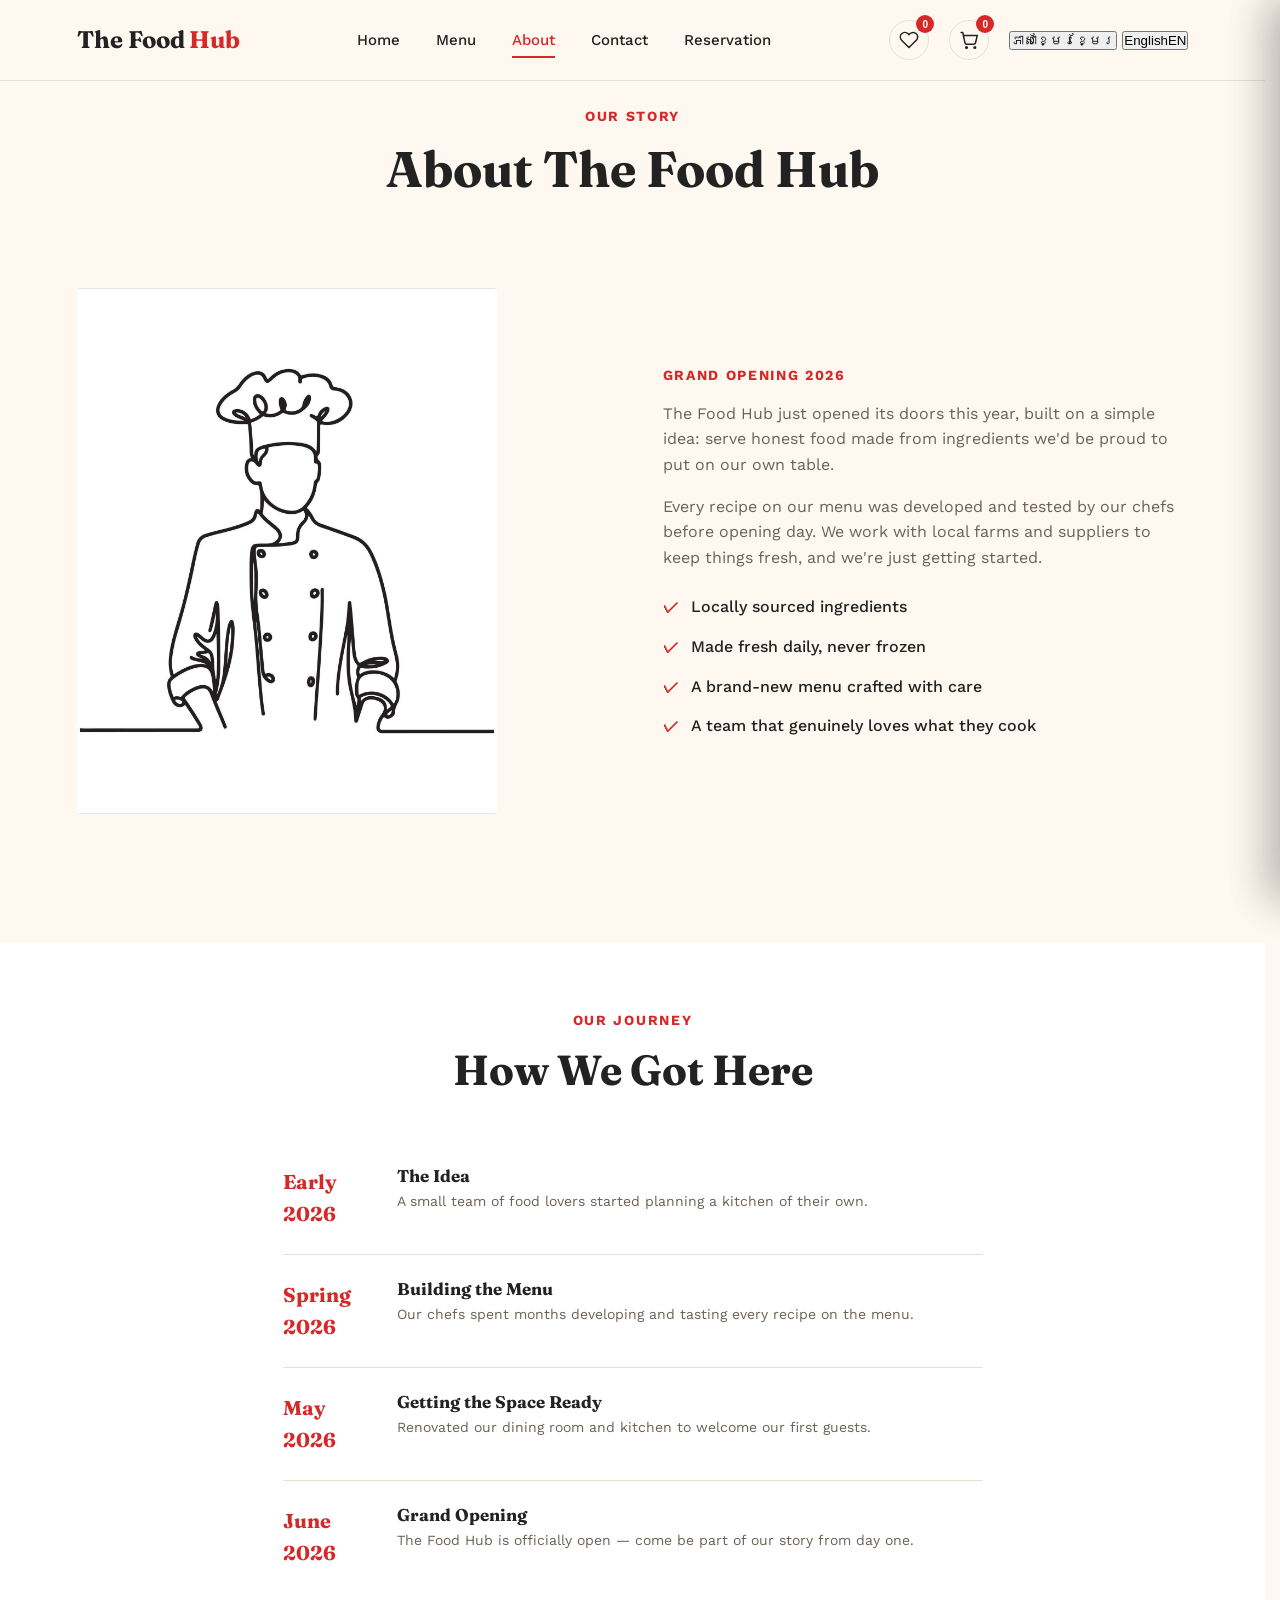
==== commit fe5af90e: "update pages and navbar" ====
--- a/html/about.html
+++ b/html/about.html
@@ -6,6 +6,20 @@
   <title>About - TheFoodHub</title>
   <link rel="stylesheet" href="../css/style.css">
   <link rel="icon" href="../images/logo-website.png" type="image/png" sizes="32x32">
+<script>
+  /* Khmer is the default language. Apply it (or a saved English choice) before the page paints,
+     so the page never flashes the wrong language first. */
+  (function () {
+    var lang = 'km';
+    try { if (localStorage.getItem('foodhub-lang') === 'en') lang = 'en'; } catch (e) { /* storage blocked */ }
+    var h = document.documentElement;
+    h.lang = lang;
+    if (lang === 'km') {
+      h.classList.add('lang-loading');
+      setTimeout(function () { h.classList.remove('lang-loading'); }, 1500);
+    }
+  })();
+</script>
 </head>
 <body>
 
@@ -28,7 +42,10 @@
         <svg width="20" height="20" viewBox="0 0 24 24" fill="none" stroke="currentColor" stroke-width="1.8" stroke-linecap="round" stroke-linejoin="round"><circle cx="9" cy="21" r="1"/><circle cx="19" cy="21" r="1"/><path d="M2.5 3h2l2.68 12.39a2 2 0 0 0 2 1.61h8.64a2 2 0 0 0 2-1.61L22 6.5H6"/></svg>
         <span class="cart-badge">0</span>
       </button>
-      <a href="reservation.html" class="btn btn-primary">Book a Table</a>
+      <div class="lang-switch" role="group" aria-label="Switch language">
+        <button type="button" class="lang-opt" data-lang="km" aria-pressed="true"><span class="lang-full">ភាសាខ្មែរ</span><span class="lang-short">ខ្មែរ</span></button>
+        <button type="button" class="lang-opt" data-lang="en" aria-pressed="false"><span class="lang-full">English</span><span class="lang-short">EN</span></button>
+      </div>
       <button class="hamburger" aria-label="Menu"><span></span><span></span><span></span></button>
     </div>
   </div>
@@ -44,12 +61,11 @@
 <section>
   <div class="container about-split">
     <div class="about-img">
-      <img src="../images/head-chef.png" alt="Chef preparing food in The Food Hub kitchen" class="dish-photo" onerror="this.style.display='none'; this.nextElementSibling.style.display='flex';">
+      <img src="../images/chef.png" alt="Illustration of a chef" class="dish-photo" onerror="this.style.display='none'; this.nextElementSibling.style.display='flex';">
       <div class="food-visual" style="display:none;"><span>🍽️</span></div>
     </div>
     <div class="about-copy">
       <span class="eyebrow">Grand Opening 2026</span>
-      <h2>A brand-new kitchen, built with heart</h2>
       <p>The Food Hub just opened its doors this year, built on a simple idea: serve honest food made from ingredients we'd be proud to put on our own table.</p>
       <p>Every recipe on our menu was developed and tested by our chefs before opening day. We work with local farms and suppliers to keep things fresh, and we're just getting started.</p>
       <ul class="about-list">
@@ -106,42 +122,12 @@
   </div>
 </section>
 
-<section class="chefs">
-  <div class="container">
-
-    <div class="section-head">
-      <span class="eyebrow">Meet The Team</span>
-      <h2>The People Behind The Food</h2>
-    </div>
-
-    <div class="chef-grid">
-      <div class="chef-card">
-        <div class="chef-photo chef-photo--1"><img src="../images/head-chef.png" alt="John Miller, Head Chef" class="dish-photo" onerror="this.style.display='none'; this.nextElementSibling.style.display='flex';"><div class="food-visual" style="display:none;"><span>👨‍🍳</span></div></div>
-        <h4>Mr</h4>
-        <span>Head Chef</span>
-      </div>
-
-      <div class="chef-card">
-        <div class="chef-photo chef-photo--2"><img src="../images/head-chef.png" alt="David Lee, Pastry Chef" class="dish-photo" onerror="this.style.display='none'; this.nextElementSibling.style.display='flex';"><div class="food-visual" style="display:none;"><span>🧁</span></div></div>
-        <h4>Mr</h4>
-        <span>Pastry Chef</span>
-      </div>
-
-      <div class="chef-card">
-        <div class="chef-photo chef-photo--3"><img src="../images/head-chef.png" alt="Kitchen team preparing dough" class="dish-photo" onerror="this.style.display='none'; this.nextElementSibling.style.display='flex';"><div class="food-visual" style="display:none;"><span>👩‍🍳</span></div></div>
-        <h4>Mr</h4>
-        <span>Kitchen Chef</span>
-      </div>
-      
-    </div>
-  </div>
-</section>
-
 <button class="scroll-top" aria-label="Scroll to top">↑</button>
 
 <script src="../js/script.js"></script>
 <script src="../js/cart.js"></script>
 <script src="../js/wishlist.js"></script>
+<script src="../js/lang.js"></script>
 
 </body>
 </html>
--- a/css/style.css
+++ b/css/style.css
@@ -935,6 +935,22 @@
 .form-group.invalid input,
 .form-group.invalid select,
 .form-group.invalid textarea { border-color: var(--primary); }
+
+.form-success {
+  display: none;
+  align-items: center;
+  gap: 10px;
+  margin-top: 18px;
+  padding: 14px 16px;
+  border-radius: var(--radius);
+  background: #eaf6ec;
+  border: 1px solid #bfe3c6;
+  color: #1e7a34;
+  font-size: 14px;
+  font-weight: 600;
+}
+
+.form-success.show { display: flex; }
 
 /* ============ CONTACT INFO CARDS ============ */
 .contact-grid {
